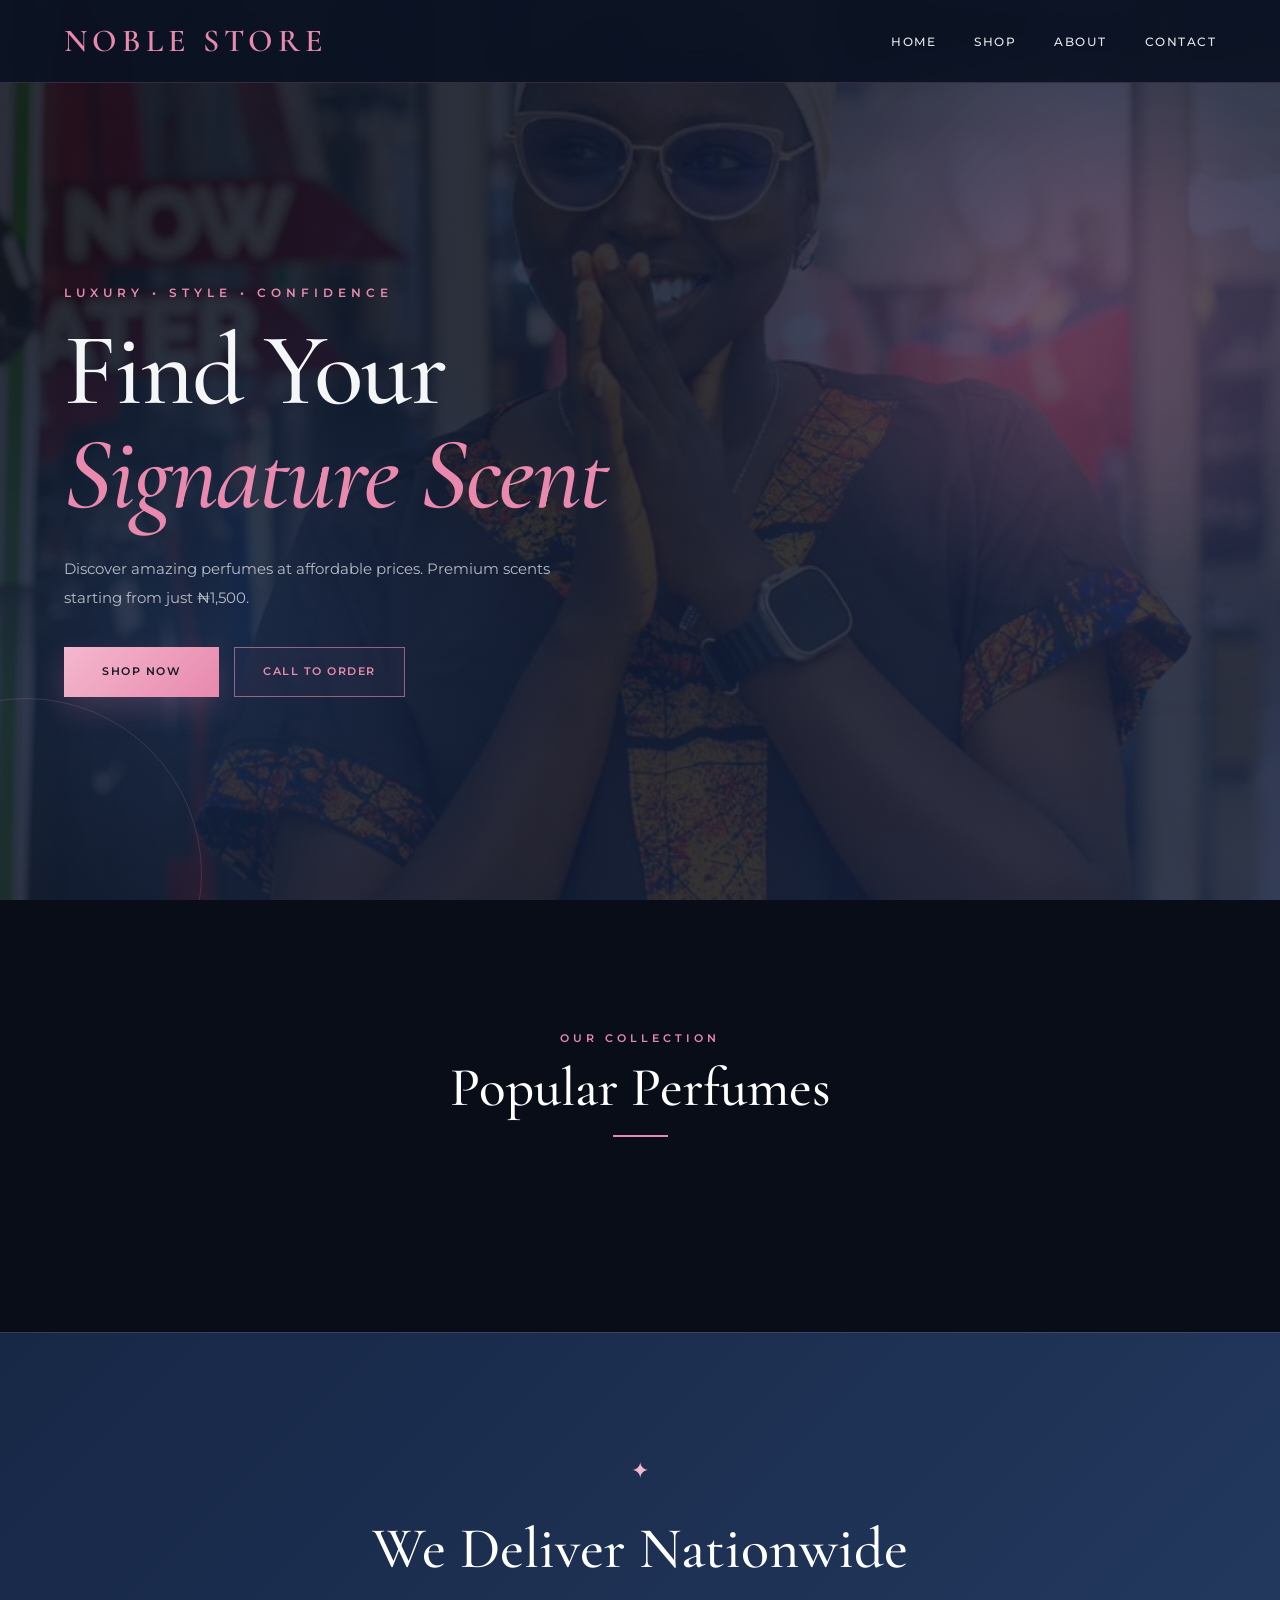
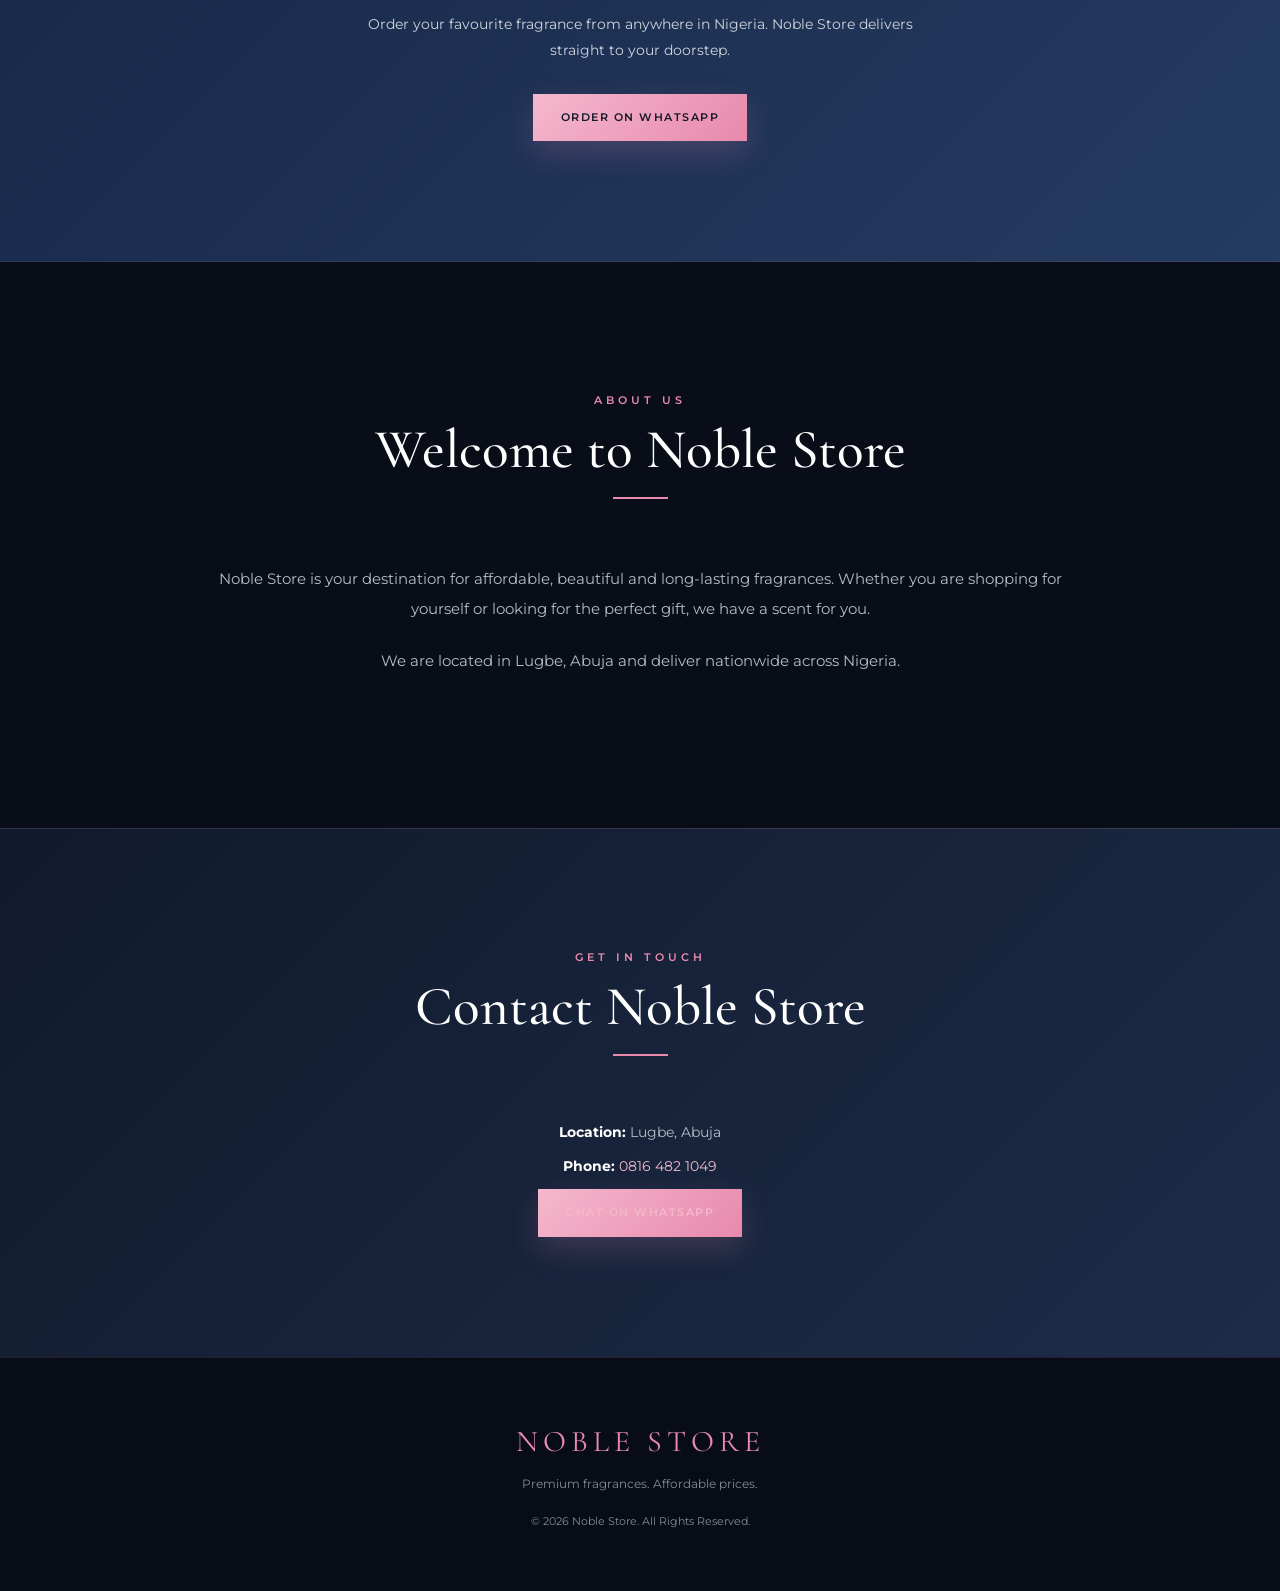
==== noble store/index.html @ adf03c90 "Add files via upload" ====
<!DOCTYPE html>
<html lang="en">

<head>
    <meta charset="UTF-8">
    <meta name="viewport" content="width=device-width, initial-scale=1.0">
    <title>Noble Store | Premium Perfumes</title>
    
    <script src="https://identity.netlify.com/v1/netlify-identity-widget.js"></script>
    <link rel="stylesheet" href="style.css">
</head>

<body>

    <header>
        <nav class="navbar">
            <div class="logo">NOBLE STORE</div>
            <ul class="nav-links">
                <li><a href="#home">Home</a></li>
                <li><a href="#shop">Shop</a></li>
                <li><a href="#about">About</a></li>
                <li><a href="#contact">Contact</a></li>
            </ul>
        </nav>
    </header>

    <section class="hero" id="home">
        <div class="hero-content">
            <p class="small-title">LUXURY • STYLE • CONFIDENCE</p>
            <h1>
                Find Your
                <span>Signature Scent</span>
            </h1>
            <p class="hero-text">
                Discover amazing perfumes at affordable prices.
                Premium scents starting from just ₦1,500.
            </p>
            <div class="hero-buttons">
                <a href="#shop" class="btn primary-btn">Shop Now</a>
                <a href="tel:08164821049" class="btn secondary-btn">
                    Call to Order
                </a>
            </div>
        </div>
    </section>

    <section class="shop" id="shop">
        <div class="section-heading">
            <p>OUR COLLECTION</p>
            <h2>Popular Perfumes</h2>
            <span></span>
        </div>

        <div class="products"></div>
    </section>

    <section class="delivery">
        <div class="delivery-box">
            <h2>We Deliver Nationwide</h2>
            <p>
                Order your favourite fragrance from anywhere in Nigeria.
                Noble Store delivers straight to your doorstep.
            </p>
            <a href="https://wa.me/2348164821049" class="btn primary-btn">
                Order on WhatsApp
            </a>
        </div>
    </section>

    <section class="about" id="about">
        <div class="section-heading">
            <p>ABOUT US</p>
            <h2>Welcome to Noble Store</h2>
            <span></span>
        </div>
        <div class="about-content">
            <p>
                Noble Store is your destination for affordable,
                beautiful and long-lasting fragrances.
                Whether you are shopping for yourself or looking
                for the perfect gift, we have a scent for you.
            </p>
            <p>
                We are located in Lugbe, Abuja and deliver
                nationwide across Nigeria.
            </p>
        </div>
    </section>

    <section class="contact" id="contact">
        <div class="section-heading">
            <p>GET IN TOUCH</p>
            <h2>Contact Noble Store</h2>
            <span></span>
        </div>
        <div class="contact-info">
            <p><strong>Location:</strong> Lugbe, Abuja</p>
            <p>
                <strong>Phone:</strong>
                <a href="tel:08164821049">0816 482 1049</a>
            </p>
            <a href="https://wa.me/2348164821049" class="btn primary-btn">
                Chat on WhatsApp
            </a>
        </div>
    </section>

    <footer>
        <div class="footer-logo">NOBLE STORE</div>
        <p>Premium fragrances. Affordable prices.</p>
        <p class="copyright">© 2026 Noble Store. All Rights Reserved.</p>
    </footer>

    <script>
        // Fetch the data file that Decap CMS creates
        fetch('data/products.json')
            .then(response => response.json())
            .then(data => {
                // Target your specific "products" class container
                const productGrid = document.querySelector('.products');
                productGrid.innerHTML = ''; 
                
                // Loop through every product the owner added and build the HTML
                data.items.forEach(product => {
                    const card = document.createElement('div');
                    card.className = 'product-card';
                    
                    // Automatically generate the WhatsApp link with the specific product name!
                    const waLink = `https://wa.me/2348164821049?text=Hello%20Noble%20Store,%20I%20want%20to%20order%20${encodeURIComponent(product.title)}`;
                    
                    card.innerHTML = `
                        <div class="product-image">
                            <img src="${product.image}" alt="${product.title}">
                        </div>
                        <div class="product-info">
                            <h3>${product.title}</h3>
                            <p>${product.description}</p>
                            <div class="price">${product.price}</div>
                            <a href="${waLink}" class="order-btn">Order Now</a>
                        </div>
                    `;
                    productGrid.appendChild(card);
                });
            })
            .catch(error => console.log('Products will appear here once added in the dashboard.'));

        // This ensures the owner is redirected to the dashboard after logging in
        if (window.netlifyIdentity) {
            window.netlifyIdentity.on("init", user => {
                if (!user) {
                    window.netlifyIdentity.on("login", () => {
                        document.location.href = "/admin/";
                    });
                }
            });
        }
    </script>

</body>
</html>
---- noble store/style.css ----
/* =========================================
   NOBLE STORE
   BLUE • ASH • PINK
========================================= */

@import url('https://fonts.googleapis.com/css2?family=Cormorant+Garamond:wght@400;500;600;700&family=Montserrat:wght@300;400;500;600;700&display=swap');


/* =========================================
   VARIABLES
========================================= */

:root {
    --blue: #101c36;
    --blue-light: #182b4d;
    --blue-soft: #243a61;

    --ash: #b9bec8;
    --ash-light: #e5e7eb;
    --ash-dark: #555b68;

    --pink: #e889ad;
    --pink-light: #f4b8cd;
    --pink-dark: #c9648c;

    --white: #ffffff;
    --text: #f5f6f8;
    --muted: #b6bbc5;

    --dark: #080d18;
}


/* =========================================
   RESET
========================================= */

* {
    margin: 0;
    padding: 0;
    box-sizing: border-box;
}

html {
    scroll-behavior: smooth;
}

body {
    font-family: 'Montserrat', sans-serif;
    background: var(--dark);
    color: var(--text);
    line-height: 1.6;
}

a {
    text-decoration: none;
}

img {
    display: block;
    width: 100%;
}


/* =========================================
   NAVIGATION
========================================= */

header {
    position: fixed;
    top: 0;
    left: 0;
    width: 100%;
    z-index: 1000;
    background: rgba(10, 18, 34, 0.92);
    backdrop-filter: blur(15px);
    border-bottom: 1px solid rgba(232, 137, 173, 0.2);
}

.navbar {
    width: 90%;
    max-width: 1250px;
    height: 82px;
    margin: auto;
    display: flex;
    align-items: center;
    justify-content: space-between;
}

.logo {
    font-family: 'Cormorant Garamond', serif;
    font-size: 32px;
    font-weight: 600;
    letter-spacing: 5px;
    color: var(--pink);
}

.nav-links {
    display: flex;
    align-items: center;
    gap: 38px;
    list-style: none;
}

.nav-links a {
    position: relative;
    color: var(--ash-light);
    font-size: 12px;
    font-weight: 500;
    letter-spacing: 1.5px;
    text-transform: uppercase;
    transition: 0.3s;
}

.nav-links a:hover {
    color: var(--pink);
}

.nav-links a::after {
    content: "";
    position: absolute;
    left: 0;
    bottom: -8px;
    width: 0;
    height: 2px;
    background: var(--pink);
    transition: 0.3s;
}

.nav-links a:hover::after {
    width: 100%;
}


/* =========================================
   HERO
========================================= */

.hero {
    min-height: 100vh;
    display: flex;
    align-items: center;
    position: relative;
    overflow: hidden;
    
    /* UPDATED BACKGROUND WITH IMAGE */
    background:
        radial-gradient(
            circle at 80% 35%,
            rgba(232, 137, 173, 0.20),
            transparent 25%
        ),
        radial-gradient(
            circle at 15% 70%,
            rgba(54, 93, 155, 0.25),
            transparent 30%
        ),
        linear-gradient(
            120deg,
            rgba(8, 14, 27, 0.85),
            rgba(16, 28, 54, 0.85) 55%,
            rgba(23, 36, 66, 0.85)
        ),
        url('images/hero-perfume.jpg');
        
    background-size: cover;
    background-position: center;
    background-repeat: no-repeat;
}


/* Decorative glow */

.hero::before {
    content: "";
    position: absolute;
    width: 450px;
    height: 450px;
    right: -120px;
    top: 120px;
    border-radius: 50%;
    background: rgba(232, 137, 173, 0.12);
    filter: blur(80px);
}


/* Decorative circle */

.hero::after {
    content: "";
    position: absolute;
    width: 350px;
    height: 350px;
    left: -150px;
    bottom: -150px;
    border-radius: 50%;
    border: 1px solid rgba(232, 137, 173, 0.18);
}

.hero-content {
    width: 90%;
    max-width: 1250px;
    margin: auto;
    padding-top: 80px;
    position: relative;
    z-index: 2;
}

.small-title {
    color: var(--pink);
    font-size: 12px;
    letter-spacing: 5px;
    font-weight: 600;
    margin-bottom: 22px;
}

.hero h1 {
    font-family: 'Cormorant Garamond', serif;
    font-size: clamp(60px, 8vw, 105px);
    font-weight: 500;
    line-height: 0.9;
    letter-spacing: -2px;
    max-width: 800px;
}

.hero h1 span {
    display: block;
    color: var(--pink);
    font-style: italic;
    margin-top: 12px;
}

.hero-text {
    max-width: 520px;
    margin: 35px 0;
    color: var(--muted);
    font-size: 15px;
    line-height: 1.9;
}


/* =========================================
   BUTTONS
========================================= */

.hero-buttons {
    display: flex;
    gap: 15px;
}

.btn {
    display: inline-flex;
    align-items: center;
    justify-content: center;
    min-width: 155px;
    padding: 15px 28px;
    font-size: 11px;
    font-weight: 600;
    letter-spacing: 1.5px;
    text-transform: uppercase;
    transition: 0.35s;
}

.primary-btn {
    background:
        linear-gradient(
            135deg,
            var(--pink-light),
            var(--pink)
        );
    color: #151a28;
    box-shadow:
        0 12px 30px rgba(232, 137, 173, 0.2);
}

.primary-btn:hover {
    transform: translateY(-4px);
    background: var(--white);
    box-shadow:
        0 18px 35px rgba(232, 137, 173, 0.25);
}

.secondary-btn {
    border: 1px solid rgba(232, 137, 173, 0.6);
    color: var(--pink);
    background: rgba(232, 137, 173, 0.04);
}

.secondary-btn:hover {
    background: var(--pink);
    color: var(--blue);
    transform: translateY(-4px);
}


/* =========================================
   SHOP
========================================= */

.shop {
    width: 90%;
    max-width: 1250px;
    margin: auto;
    padding: 130px 0;
}

.section-heading {
    text-align: center;
    margin-bottom: 65px;
}

.section-heading p {
    color: var(--pink);
    font-size: 11px;
    font-weight: 600;
    letter-spacing: 4px;
    margin-bottom: 12px;
}

.section-heading h2 {
    font-family: 'Cormorant Garamond', serif;
    font-size: 55px;
    font-weight: 500;
    color: var(--white);
    line-height: 1;
}

.section-heading span {
    display: block;
    width: 55px;
    height: 2px;
    background: var(--pink);
    margin: 20px auto 0;
}


/* =========================================
   PRODUCTS
========================================= */

.products {
    display: grid;
    grid-template-columns:
        repeat(3, 1fr);
    gap: 25px;
}

.product-card {
    position: relative;
    overflow: hidden;
    background:
        linear-gradient(
            145deg,
            #1b2a45,
            #111a2b
        );
    border: 1px solid rgba(185, 190, 200, 0.15);
    border-radius: 8px;
    transition: 0.4s;
}

.product-card:hover {
    transform: translateY(-10px);
    border-color: var(--pink);
    box-shadow:
        0 25px 60px rgba(0, 0, 0, 0.45);
}

.product-image {
    height: 350px;
    overflow: hidden;
    background:
        linear-gradient(
            135deg,
            #d9dde4,
            #aeb4bf
        );
}

.product-image img {
    width: 100%;
    height: 100%;
    object-fit: cover;
    transition: 0.6s;
}

.product-card:hover .product-image img {
    transform: scale(1.07);
}

.product-info {
    padding: 28px;
}

.product-info h3 {
    font-family: 'Cormorant Garamond', serif;
    font-size: 30px;
    font-weight: 600;
    color: var(--white);
    margin-bottom: 8px;
}

.product-info p {
    color: var(--muted);
    font-size: 13px;
    line-height: 1.7;
    margin-bottom: 20px;
}

.price {
    color: var(--pink-light);
    font-family: 'Cormorant Garamond', serif;
    font-size: 28px;
    font-weight: 600;
    margin-bottom: 20px;
}

.order-btn {
    display: inline-block;
    padding: 12px 24px;
    background: var(--pink);
    color: #101827;
    font-size: 10px;
    font-weight: 700;
    letter-spacing: 1.2px;
    text-transform: uppercase;
    border-radius: 3px;
    transition: 0.3s;
}

.order-btn:hover {
    background: var(--white);
    transform: translateY(-2px);
}


/* =========================================
   DELIVERY
========================================= */

.delivery {
    position: relative;
    padding: 120px 20px;
    text-align: center;
    overflow: hidden;
    background:
        linear-gradient(
            135deg,
            #172746,
            #243b61
        );
    border-top: 1px solid rgba(232, 137, 173, 0.15);
    border-bottom: 1px solid rgba(232, 137, 173, 0.15);
}

.delivery-box {
    max-width: 700px;
    margin: auto;
}

.delivery-box::before {
    content: "✦";
    display: block;
    color: var(--pink-light);
    font-size: 22px;
    margin-bottom: 15px;
}

.delivery h2 {
    font-family: 'Cormorant Garamond', serif;
    font-size: 58px;
    font-weight: 500;
    color: white;
    margin-bottom: 15px;
}

.delivery p {
    color: #d0d5dd;
    max-width: 560px;
    margin: 0 auto 30px;
    font-size: 14px;
    line-height: 1.9;
}


/* =========================================
   ABOUT
========================================= */

.about {
    width: 90%;
    max-width: 900px;
    margin: auto;
    padding: 130px 0;
}

.about-content {
    text-align: center;
    color: var(--muted);
    font-size: 15px;
    line-height: 2;
}

.about-content p {
    margin-bottom: 22px;
}


/* =========================================
   CONTACT
========================================= */

.contact {
    padding: 120px 20px;
    text-align: center;
    background:
        linear-gradient(
            135deg,
            #111a2c,
            #1c2c48
        );
    border-top: 1px solid rgba(232, 137, 173, 0.15);
}

.contact-info {
    color: var(--muted);
    font-size: 14px;
}

.contact-info p {
    margin-bottom: 12px;
}

.contact-info strong {
    color: white;
}

.contact-info a {
    color: var(--pink-light);
    transition: 0.3s;
}

.contact-info a:hover {
    color: white;
}


/* =========================================
   FOOTER
========================================= */

footer {
    padding: 60px 20px;
    text-align: center;
    background: #070c16;
    border-top: 1px solid rgba(232, 137, 173, 0.15);
}

.footer-logo {
    font-family: 'Cormorant Garamond', serif;
    color: var(--pink);
    font-size: 30px;
    letter-spacing: 5px;
    margin-bottom: 8px;
}

footer p {
    color: #858b97;
    font-size: 12px;
}

.copyright {
    margin-top: 20px;
    font-size: 11px;
}


/* =========================================
   MOBILE
========================================= */

@media (max-width: 900px) {

    .navbar {
        height: 75px;
    }

    .nav-links {
        gap: 18px;
    }

    .nav-links a {
        font-size: 10px;
    }

    .products {
        grid-template-columns: 1fr 1fr;
    }

    .hero h1 {
        font-size: 70px;
    }
}


@media (max-width: 650px) {

    .navbar {
        flex-direction: column;
        height: auto;
        padding: 18px 0;
        gap: 12px;
    }

    .logo {
        font-size: 26px;
    }

    .nav-links {
        gap: 15px;
    }

    .hero {
        min-height: 90vh;
    }

    .hero-content {
        padding-top: 100px;
    }

    .hero h1 {
        font-size: 58px;
        letter-spacing: -1px;
    }

    .hero-text {
        font-size: 13px;
        margin: 25px 0;
    }

    .hero-buttons {
        flex-direction: column;
        align-items: stretch;
        width: 210px;
    }

    .products {
        grid-template-columns: 1fr;
    }

    .product-image {
        height: 380px;
    }

    .section-heading h2 {
        font-size: 45px;
    }

    .delivery h2 {
        font-size: 45px;
    }

    .shop,
    .about {
        padding: 90px 0;
    }
}
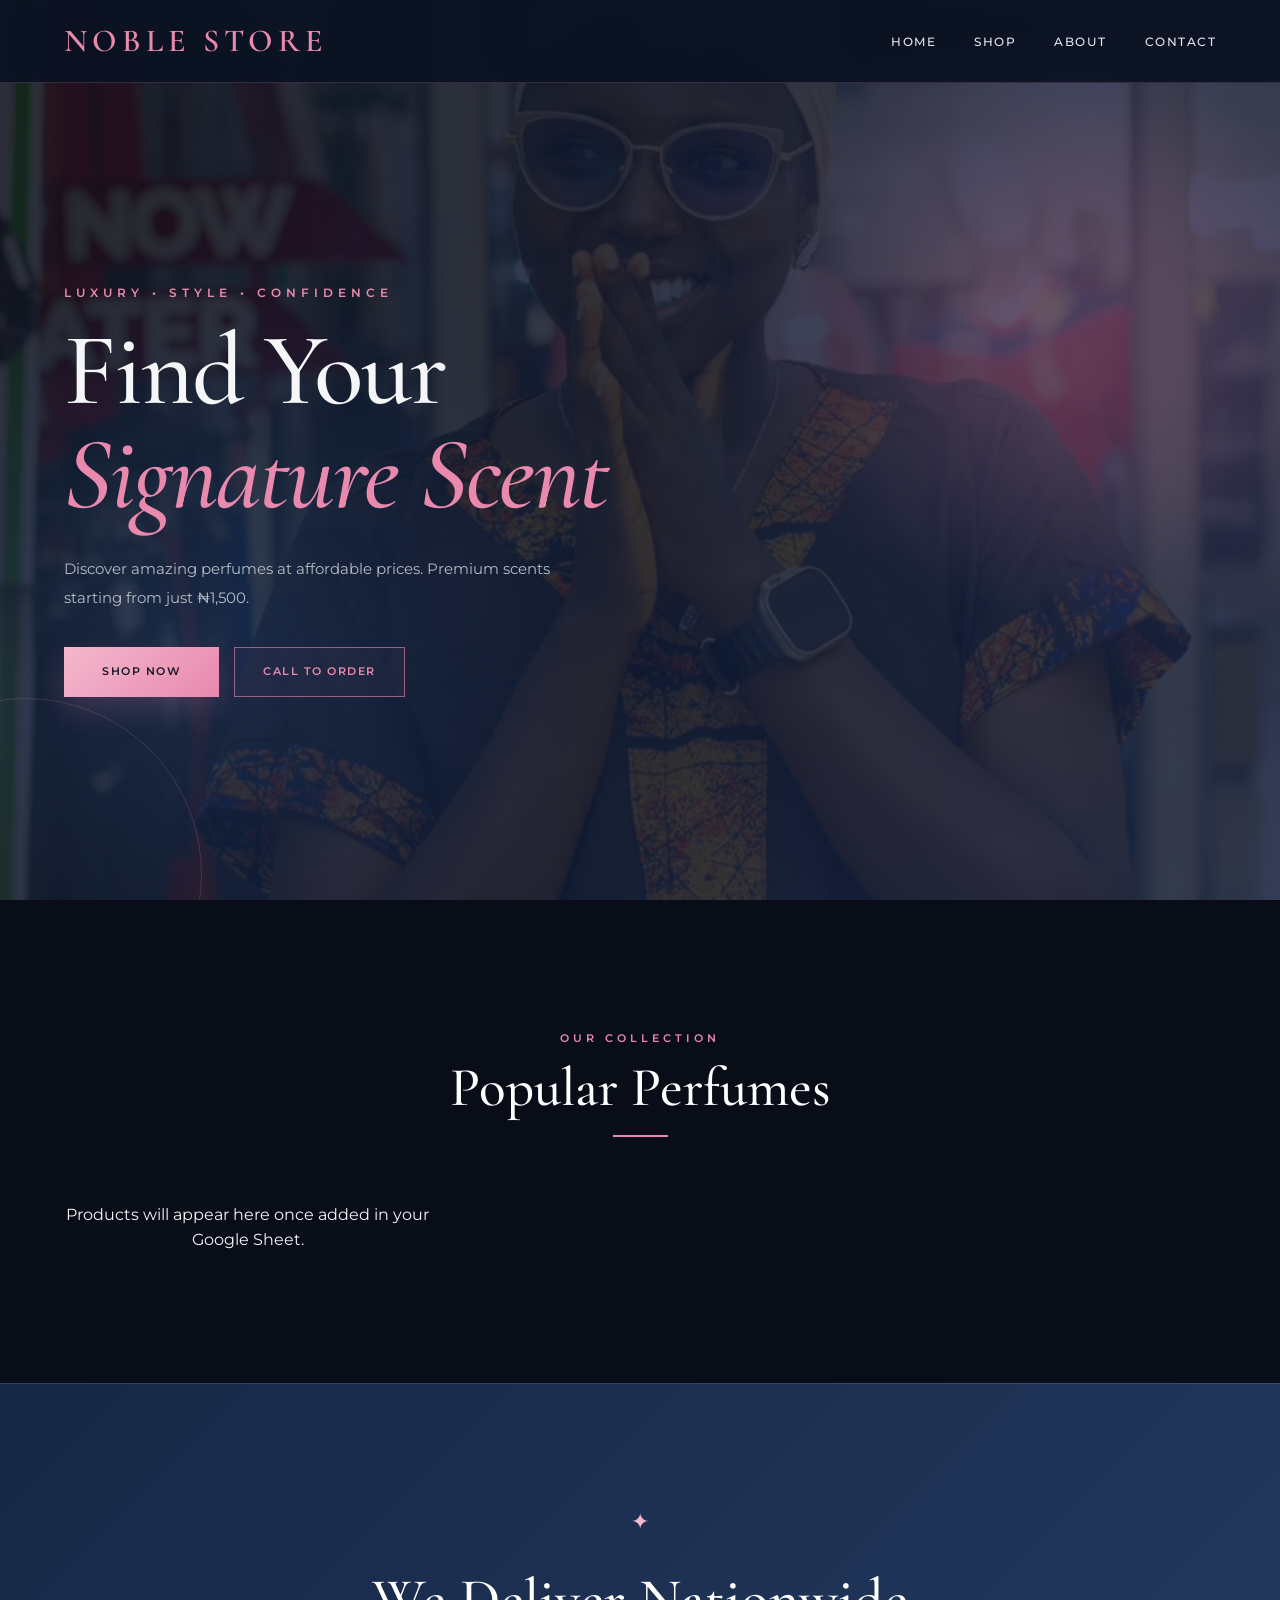
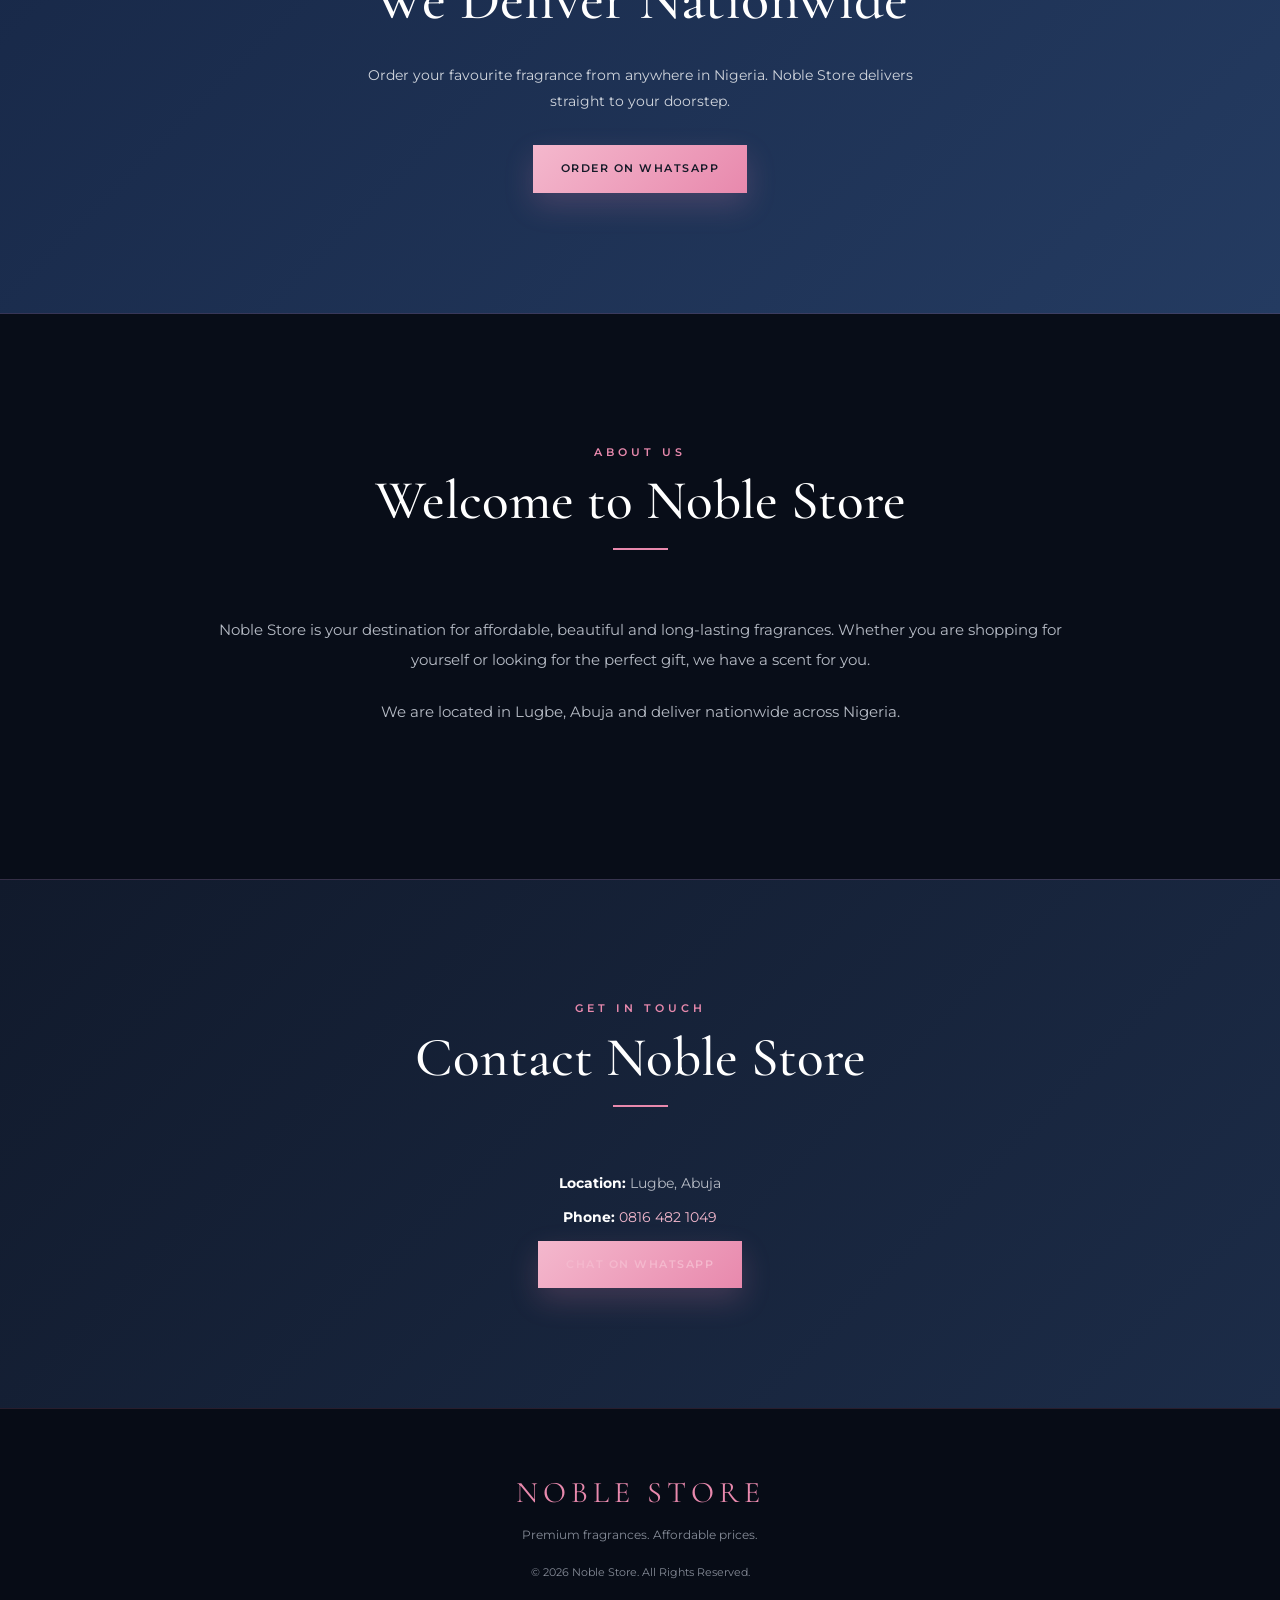
==== commit c1a5ce38: "Update index.html" ====
--- a/noble store/index.html
+++ b/noble store/index.html
@@ -6,7 +6,6 @@
     <meta name="viewport" content="width=device-width, initial-scale=1.0">
     <title>Noble Store | Premium Perfumes</title>
     
-    <script src="https://identity.netlify.com/v1/netlify-identity-widget.js"></script>
     <link rel="stylesheet" href="style.css">
 </head>
 
@@ -112,49 +111,42 @@
     </footer>
 
     <script>
-        // Fetch the data file that Decap CMS creates
-        fetch('data/products.json')
+        // Fetch products directly from your live Google Sheet Web App URL
+        const SHEET_URL = 'https://script.google.com/macros/s/AKfycbyqJMtPqogjozqDJe6NwtHdtCEymK5DZEizo0CG_y9v26aYrOoW5VWjjzJOGmTvy_1lNQ/exec';
+
+        fetch(SHEET_URL)
             .then(response => response.json())
             .then(data => {
-                // Target your specific "products" class container
                 const productGrid = document.querySelector('.products');
                 productGrid.innerHTML = ''; 
                 
-                // Loop through every product the owner added and build the HTML
-                data.items.forEach(product => {
+                // Loop through every row/product in your Google Sheet
+                data.forEach(product => {
                     const card = document.createElement('div');
                     card.className = 'product-card';
                     
-                    // Automatically generate the WhatsApp link with the specific product name!
-                    const waLink = `https://wa.me/2348164821049?text=Hello%20Noble%20Store,%20I%20want%20to%20order%20${encodeURIComponent(product.title)}`;
+                    // Automatically generate the WhatsApp link using your sheet columns (NAME)
+                    const waLink = `https://wa.me/2348164821049?text=Hello%20Noble%20Store,%20I%20want%20to%20order%20${encodeURIComponent(product.NAME)}`;
                     
                     card.innerHTML = `
                         <div class="product-image">
-                            <img src="${product.image}" alt="${product.title}">
+                            <img src="${product.IMAGE}" alt="${product.NAME}">
                         </div>
                         <div class="product-info">
-                            <h3>${product.title}</h3>
-                            <p>${product.description}</p>
-                            <div class="price">${product.price}</div>
+                            <h3>${product.NAME}</h3>
+                            <p>${product.DESCRIPTION}</p>
+                            <div class="price">${product.PRICE}</div>
                             <a href="${waLink}" class="order-btn">Order Now</a>
                         </div>
                     `;
                     productGrid.appendChild(card);
                 });
             })
-            .catch(error => console.log('Products will appear here once added in the dashboard.'));
-
-        // This ensures the owner is redirected to the dashboard after logging in
-        if (window.netlifyIdentity) {
-            window.netlifyIdentity.on("init", user => {
-                if (!user) {
-                    window.netlifyIdentity.on("login", () => {
-                        document.location.href = "/admin/";
-                    });
-                }
+            .catch(error => {
+                console.log('Error loading products:', error);
+                document.querySelector('.products').innerHTML = '<p style="text-align:center; width:100%;">Products will appear here once added in your Google Sheet.</p>';
             });
-        }
     </script>
 
 </body>
-</html>+</html>
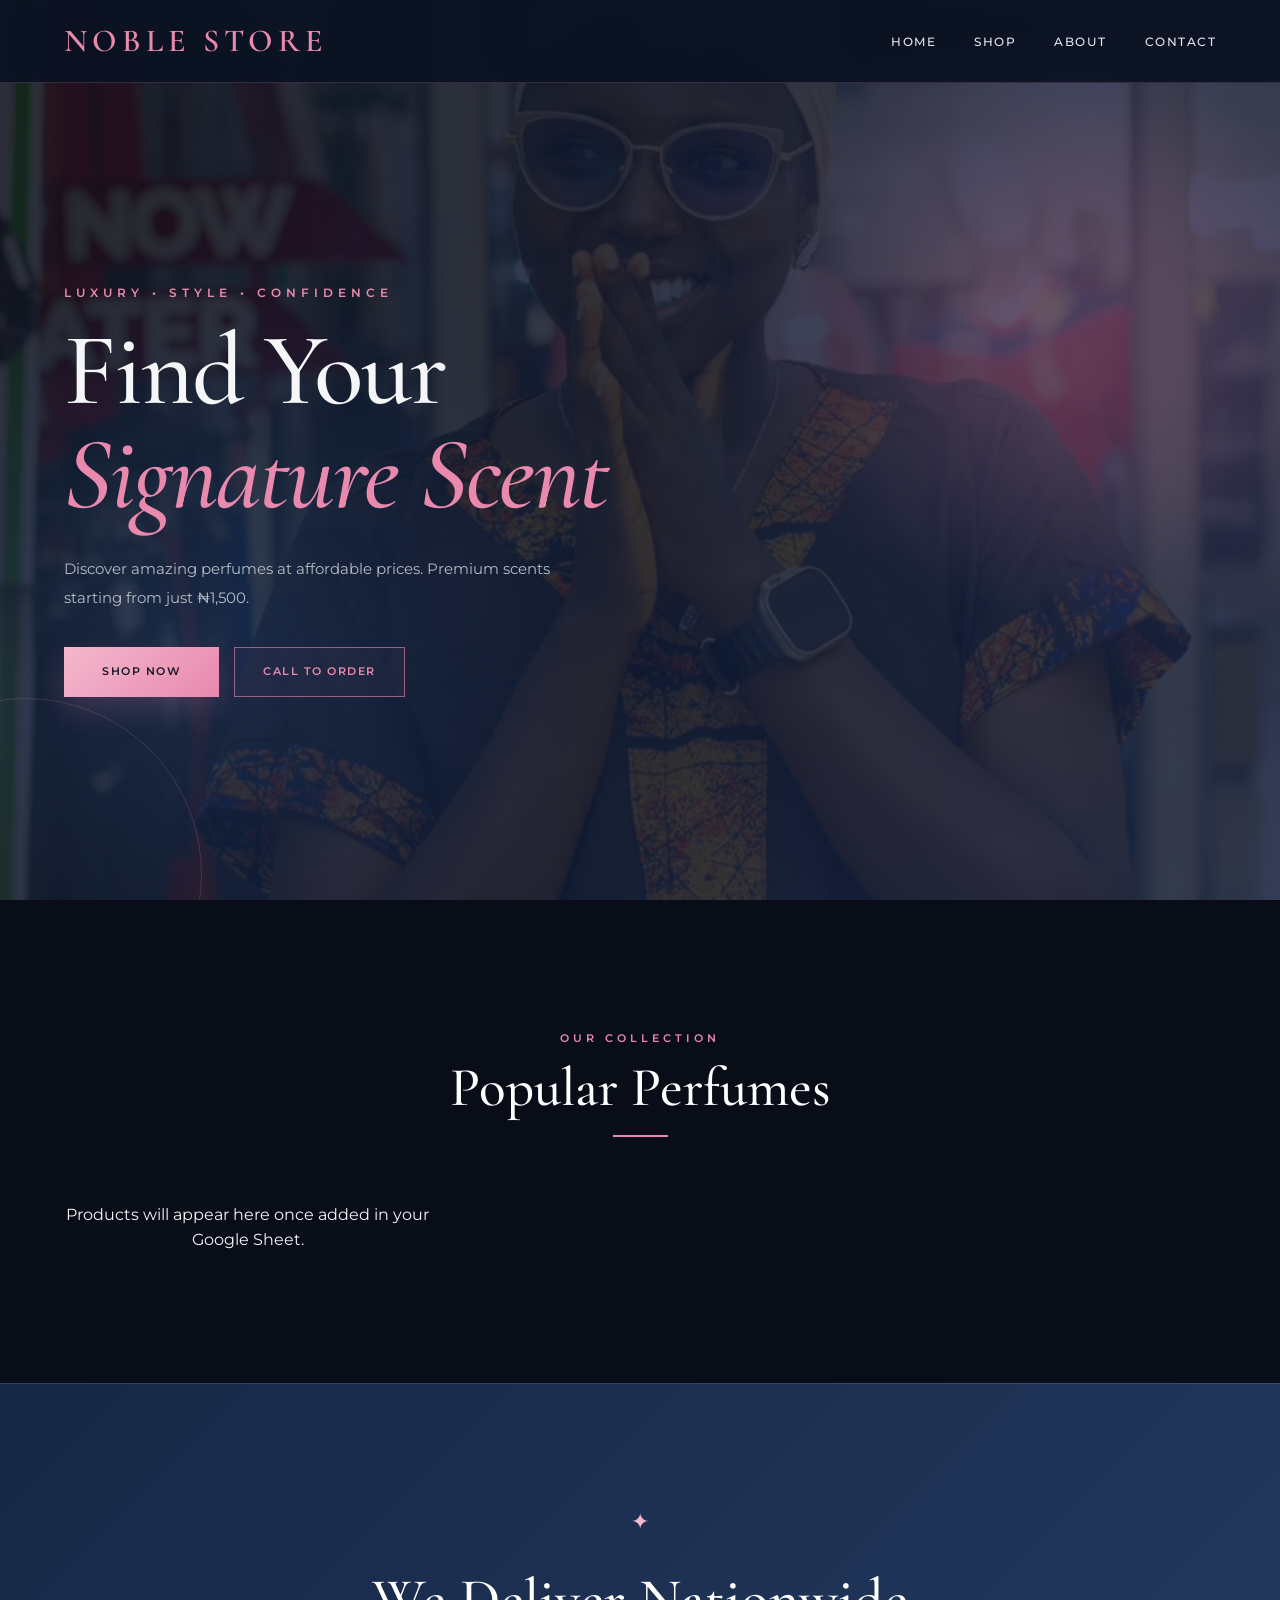
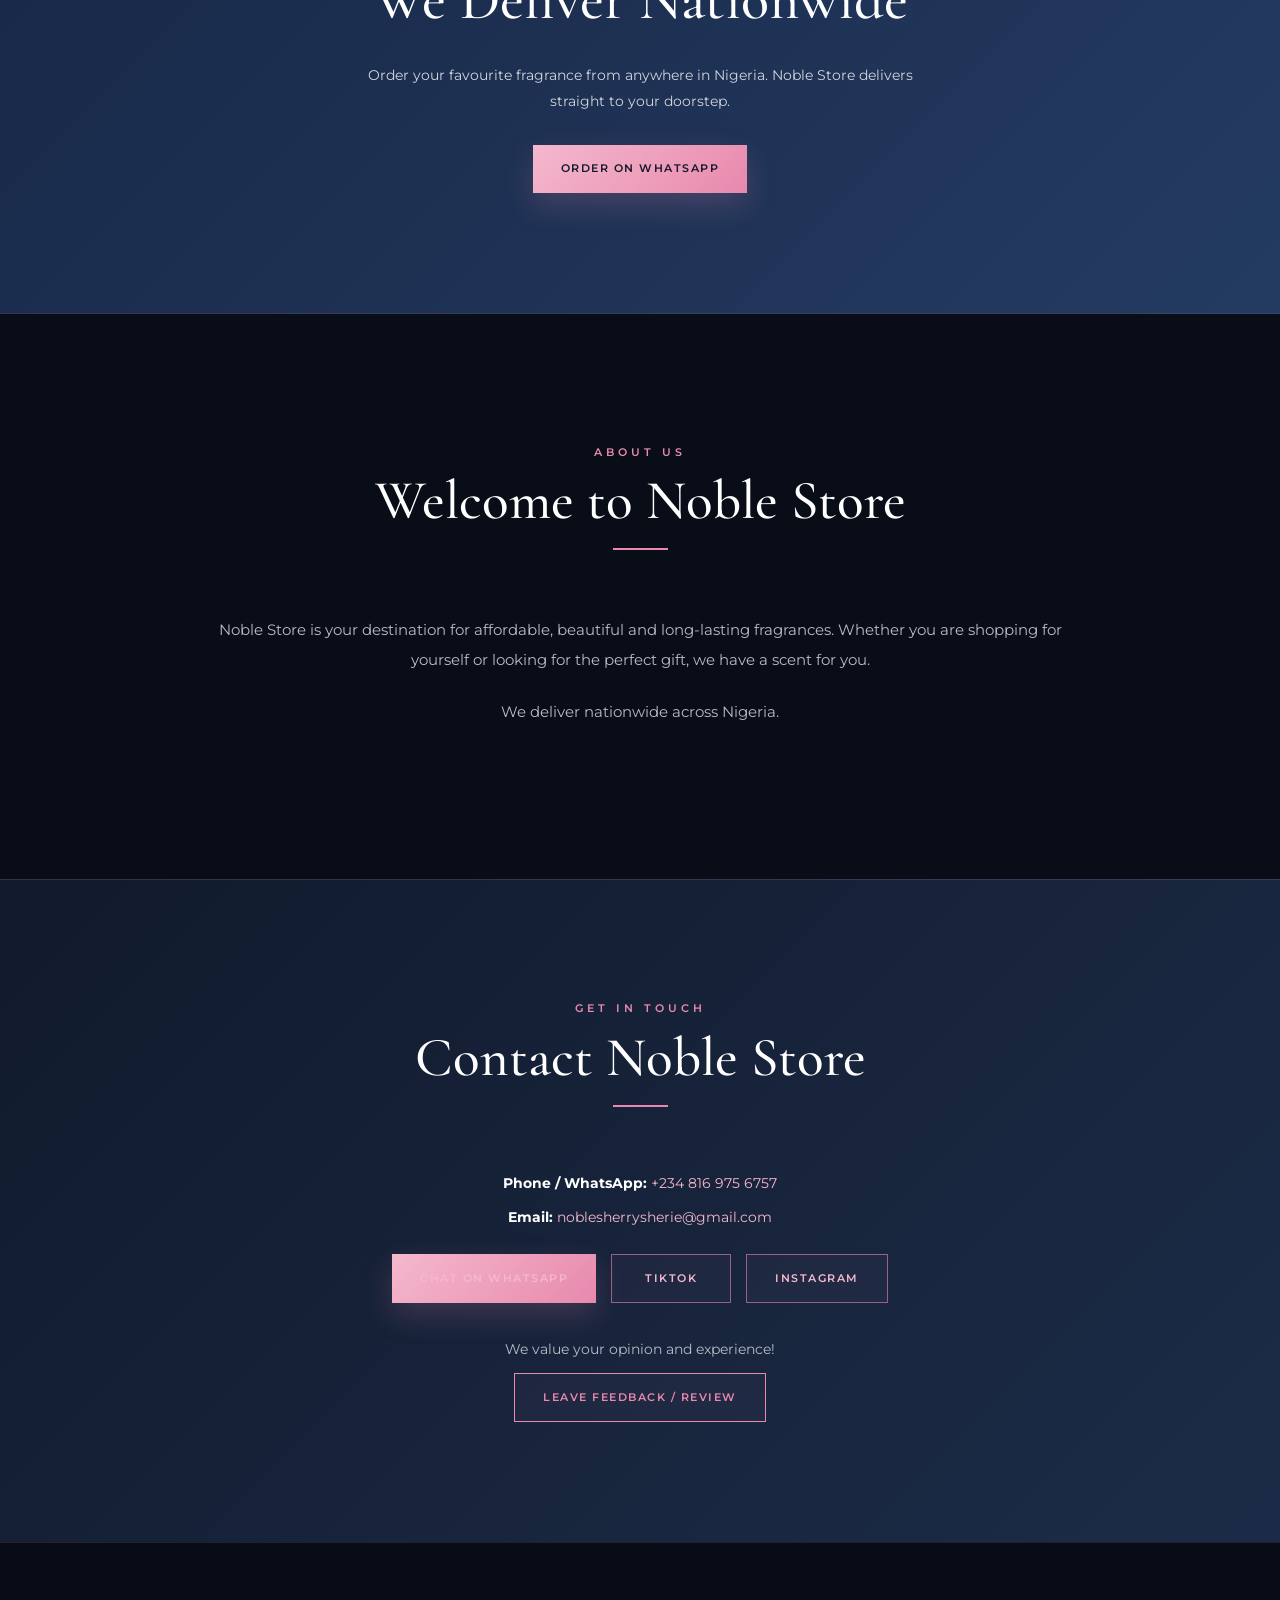
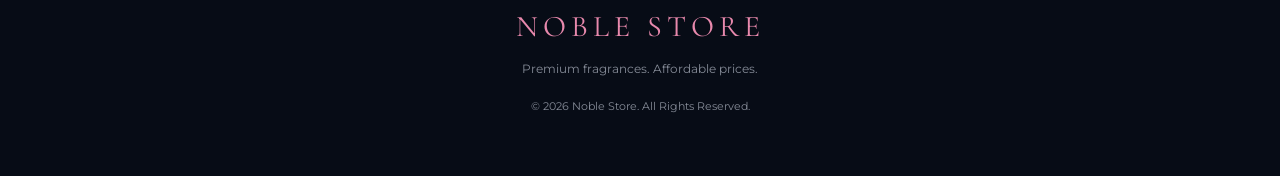
==== commit 34e563e1: "Update index.html" ====
--- a/noble store/index.html
+++ b/noble store/index.html
@@ -36,7 +36,7 @@
             </p>
             <div class="hero-buttons">
                 <a href="#shop" class="btn primary-btn">Shop Now</a>
-                <a href="tel:08164821049" class="btn secondary-btn">
+                <a href="tel:08169756757" class="btn secondary-btn">
                     Call to Order
                 </a>
             </div>
@@ -60,7 +60,7 @@
                 Order your favourite fragrance from anywhere in Nigeria.
                 Noble Store delivers straight to your doorstep.
             </p>
-            <a href="https://wa.me/2348164821049" class="btn primary-btn">
+            <a href="https://wa.me/2348169756757" class="btn primary-btn">
                 Order on WhatsApp
             </a>
         </div>
@@ -80,8 +80,7 @@
                 for the perfect gift, we have a scent for you.
             </p>
             <p>
-                We are located in Lugbe, Abuja and deliver
-                nationwide across Nigeria.
+                We deliver nationwide across Nigeria.
             </p>
         </div>
     </section>
@@ -93,14 +92,25 @@
             <span></span>
         </div>
         <div class="contact-info">
-            <p><strong>Location:</strong> Lugbe, Abuja</p>
             <p>
-                <strong>Phone:</strong>
-                <a href="tel:08164821049">0816 482 1049</a>
+                <strong>Phone / WhatsApp:</strong>
+                <a href="https://wa.me/2348169756757" target="_blank">+234 816 975 6757</a>
             </p>
-            <a href="https://wa.me/2348164821049" class="btn primary-btn">
-                Chat on WhatsApp
-            </a>
+            <p>
+                <strong>Email:</strong>
+                <a href="mailto:noblesherrysherie@gmail.com">noblesherrysherie@gmail.com</a>
+            </p>
+            
+            <div style="margin: 25px 0; display: flex; justify-content: center; gap: 15px; flex-wrap: wrap;">
+                <a href="https://wa.me/2348169756757" target="_blank" class="btn primary-btn" style="min-width: 140px;">Chat on WhatsApp</a>
+                <a href="https://www.tiktok.com/@noble_scents?_r=1&_t=ZN-99IYXzx5msQ" target="_blank" class="btn secondary-btn" style="min-width: 120px;">TikTok</a>
+                <a href="https://www.instagram.com/the.noble.scents?igsi=MWFocDJ6M2lhOWl4aw%3D%3D&utm_source=qr" target="_blank" class="btn secondary-btn" style="min-width: 120px;">Instagram</a>
+            </div>
+
+            <div style="margin-top: 35px;">
+                <p style="margin-bottom: 12px; color: var(--muted);">We value your opinion and experience!</p>
+                <a href="mailto:noblesherrysherie@gmail.com?subject=Customer%20Feedback%20-%20Noble%20Store" class="btn secondary-btn" style="border-color: var(--pink); color: var(--pink);">Leave Feedback / Review</a>
+            </div>
         </div>
     </section>
 
@@ -126,7 +136,7 @@
                     card.className = 'product-card';
                     
                     // Automatically generate the WhatsApp link using your sheet columns (NAME)
-                    const waLink = `https://wa.me/2348164821049?text=Hello%20Noble%20Store,%20I%20want%20to%20order%20${encodeURIComponent(product.NAME)}`;
+                    const waLink = `https://wa.me/2348169756757?text=Hello%20Noble%20Store,%20I%20want%20to%20order%20${encodeURIComponent(product.NAME)}`;
                     
                     card.innerHTML = `
                         <div class="product-image">
--- a/noble store/style.css
+++ b/noble store/style.css
@@ -644,24 +644,52 @@
         width: 210px;
     }
 
+    /* ULTRA-COMPACT 2-COLUMN GRID TO FIT 6 PERFUMES ON SCREEN */
     .products {
-        grid-template-columns: 1fr;
-    }
-
+        grid-template-columns: repeat(2, 1fr);
+        gap: 8px;
+    }
+
+    /* SHRUNK IMAGE HEIGHT FOR MINI CARDS */
     .product-image {
-        height: 380px;
+        height: 110px;
+    }
+
+    /* TIGHT PADDING AND HIDDEN TEXT DESCRIPTIONS TO SAVE VERTICAL SPACE */
+    .product-info {
+        padding: 10px;
+    }
+
+    .product-info h3 {
+        font-size: 14px;
+        margin-bottom: 2px;
+    }
+
+    .product-info p {
+        display: none;
+    }
+
+    .price {
+        font-size: 13px;
+        margin-bottom: 8px;
+    }
+
+    .order-btn {
+        padding: 6px 10px;
+        font-size: 8px;
+        letter-spacing: 0.8px;
     }
 
     .section-heading h2 {
-        font-size: 45px;
+        font-size: 38px;
     }
 
     .delivery h2 {
-        font-size: 45px;
+        font-size: 38px;
     }
 
     .shop,
     .about {
-        padding: 90px 0;
-    }
-}+        padding: 60px 0;
+    }
+}
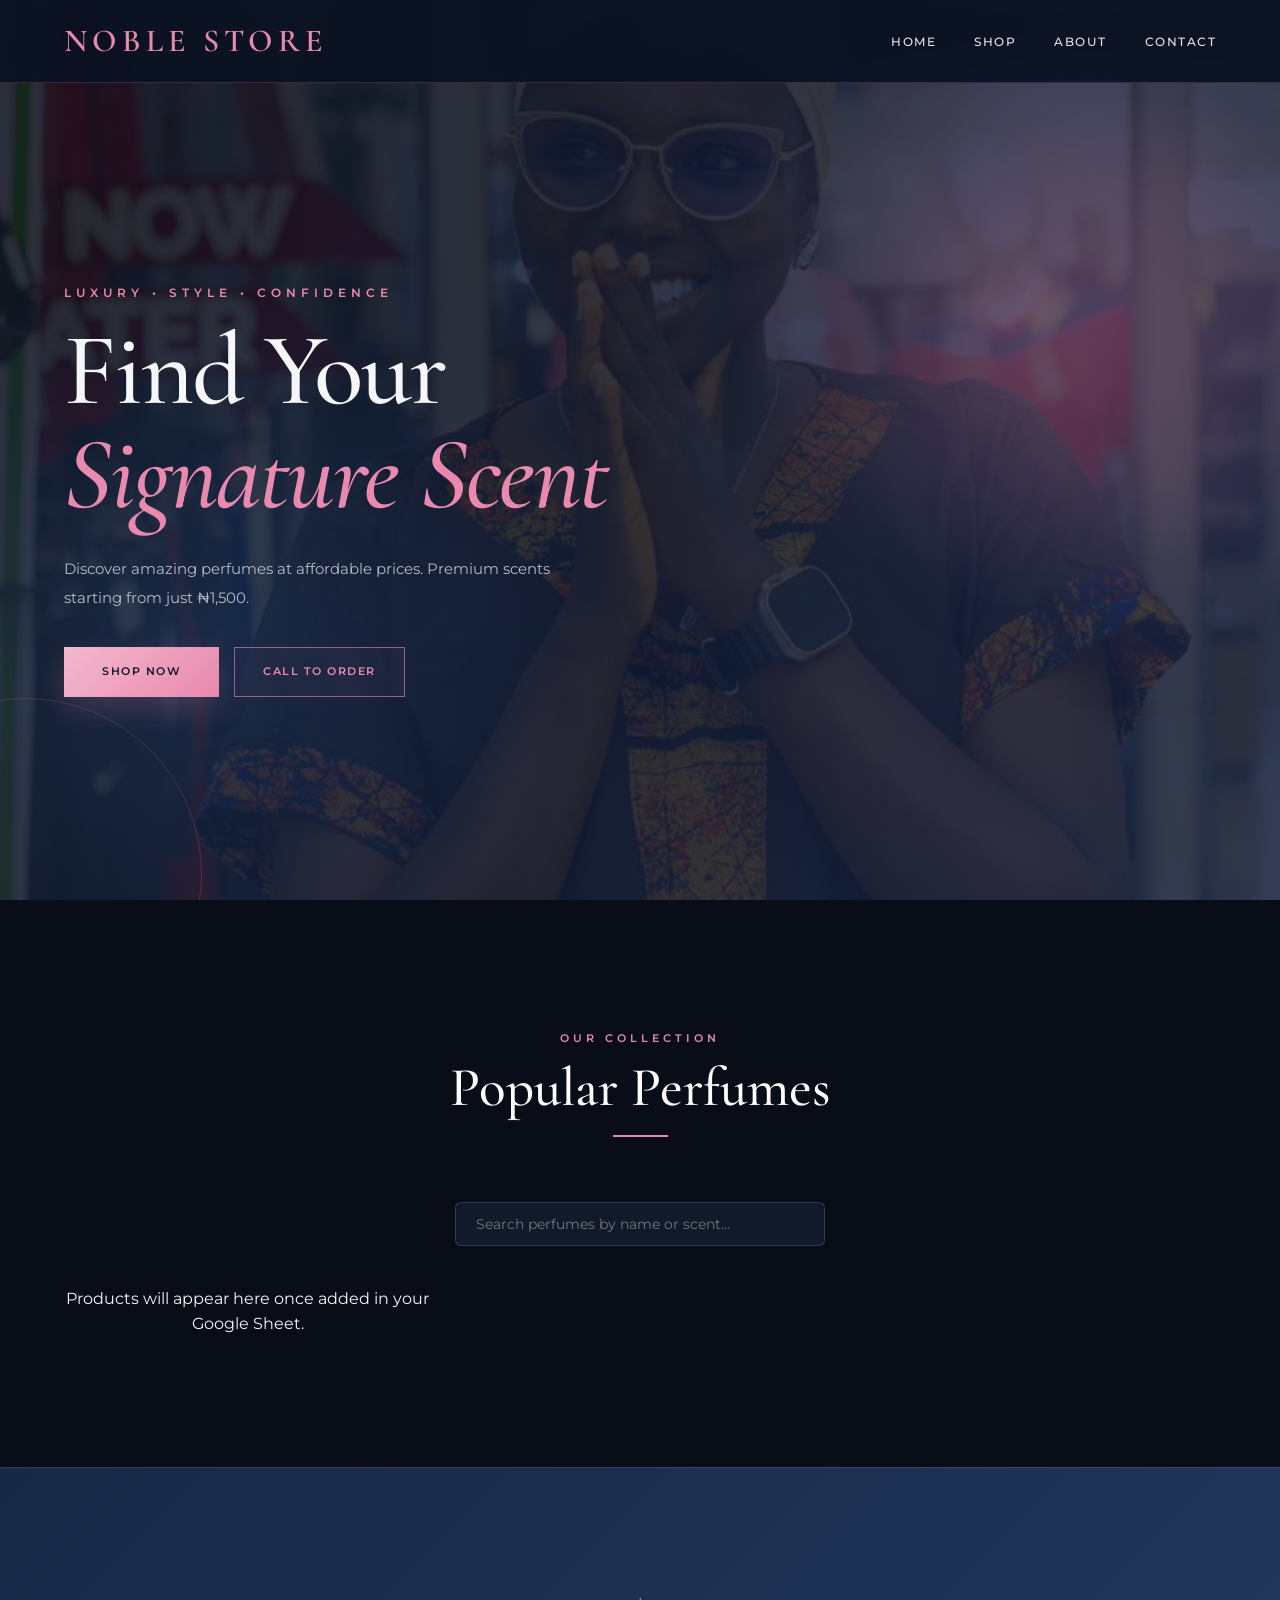
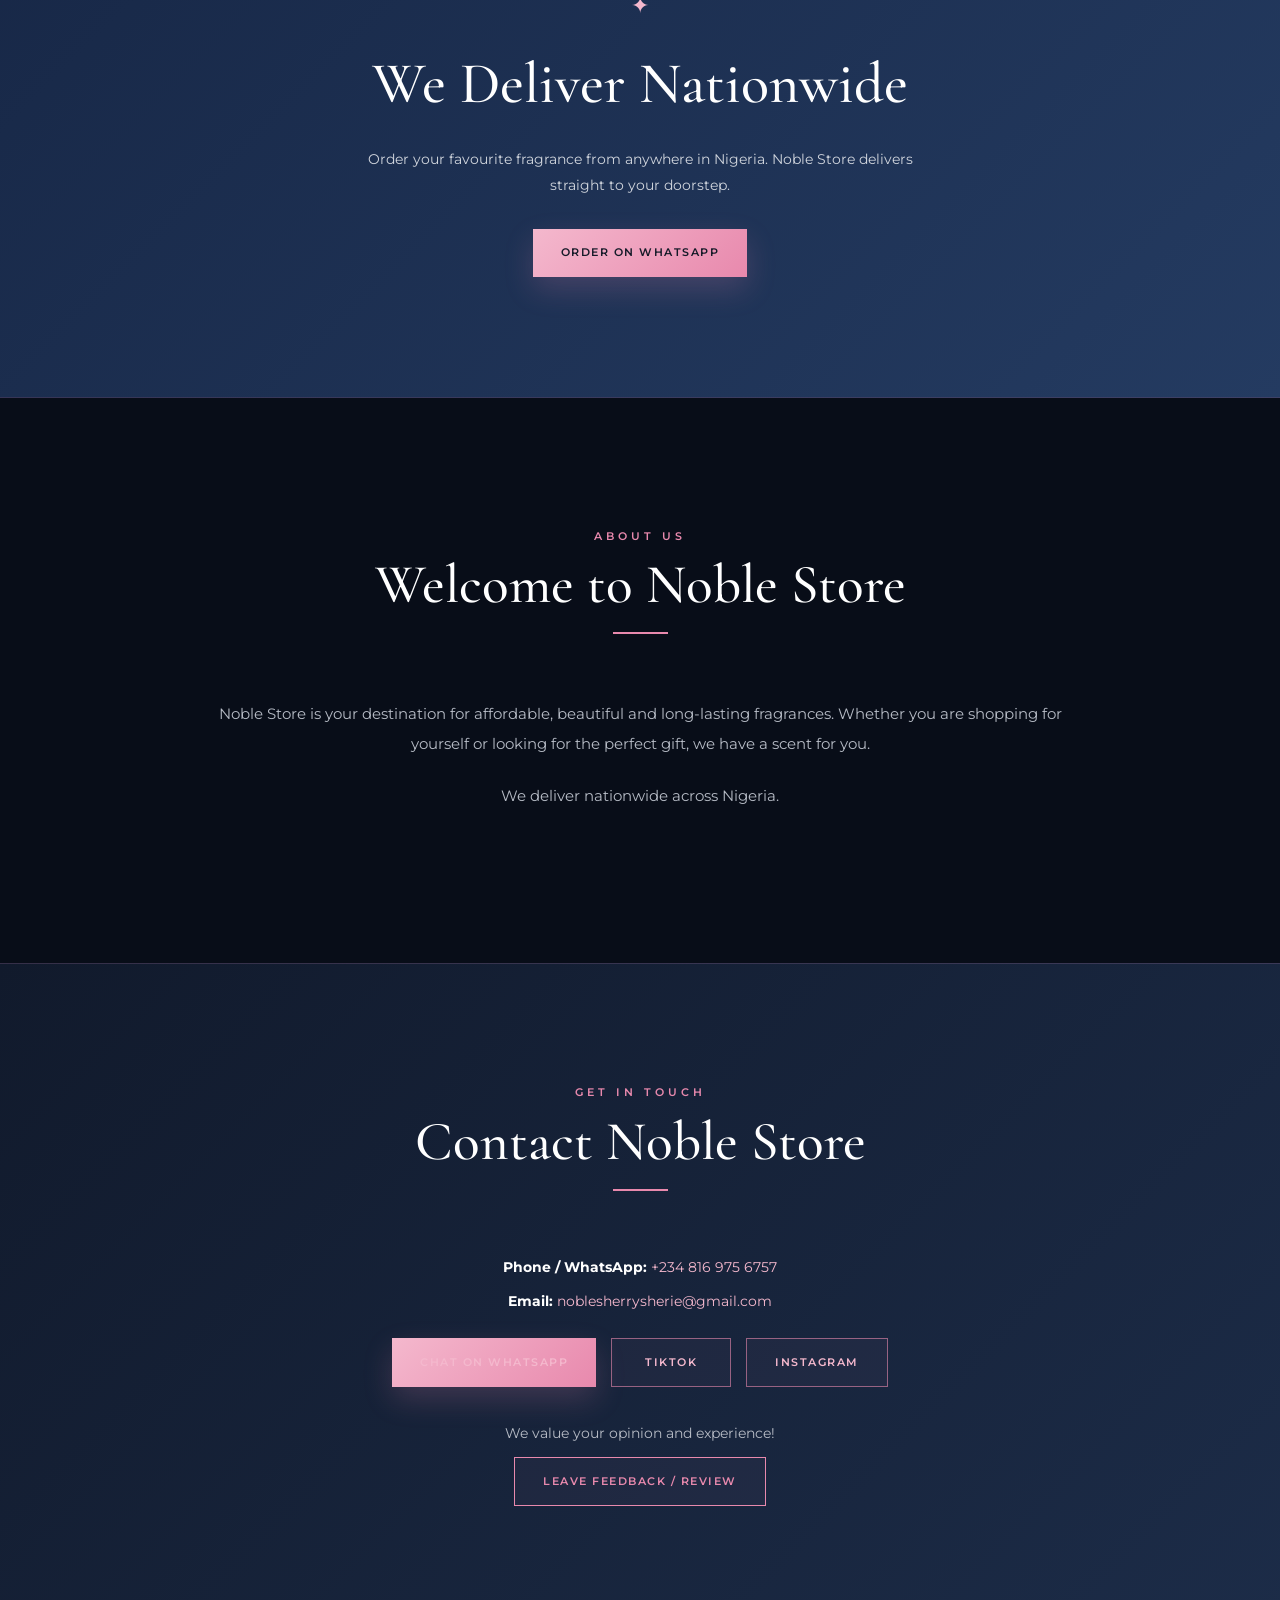
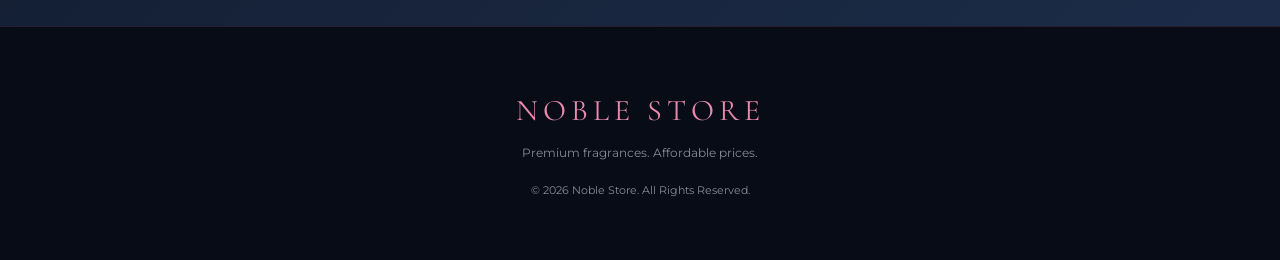
==== commit 9cb35e13: "Update index.html" ====
--- a/noble store/index.html
+++ b/noble store/index.html
@@ -48,6 +48,11 @@
             <p>OUR COLLECTION</p>
             <h2>Popular Perfumes</h2>
             <span></span>
+        </div>
+
+        <!-- SEARCH BAR -->
+        <div class="search-container" style="max-width: 400px; margin: 0 auto 40px auto; padding: 0 15px;">
+            <input type="text" id="searchInput" placeholder="Search perfumes by name or scent..." style="width: 100%; padding: 12px 20px; background: #111a2b; border: 1px solid rgba(185, 190, 200, 0.2); border-radius: 6px; color: var(--text); font-family: 'Montserrat', sans-serif; font-size: 14px; outline: none; transition: 0.3s;">
         </div>
 
         <div class="products"></div>
@@ -121,41 +126,61 @@
     </footer>
 
     <script>
-        // Fetch products directly from your live Google Sheet Web App URL
         const SHEET_URL = 'https://script.google.com/macros/s/AKfycbyqJMtPqogjozqDJe6NwtHdtCEymK5DZEizo0CG_y9v26aYrOoW5VWjjzJOGmTvy_1lNQ/exec';
+        let allProducts = [];
 
         fetch(SHEET_URL)
             .then(response => response.json())
             .then(data => {
-                const productGrid = document.querySelector('.products');
-                productGrid.innerHTML = ''; 
-                
-                // Loop through every row/product in your Google Sheet
-                data.forEach(product => {
-                    const card = document.createElement('div');
-                    card.className = 'product-card';
-                    
-                    // Automatically generate the WhatsApp link using your sheet columns (NAME)
-                    const waLink = `https://wa.me/2348169756757?text=Hello%20Noble%20Store,%20I%20want%20to%20order%20${encodeURIComponent(product.NAME)}`;
-                    
-                    card.innerHTML = `
-                        <div class="product-image">
-                            <img src="${product.IMAGE}" alt="${product.NAME}">
-                        </div>
-                        <div class="product-info">
-                            <h3>${product.NAME}</h3>
-                            <p>${product.DESCRIPTION}</p>
-                            <div class="price">${product.PRICE}</div>
-                            <a href="${waLink}" class="order-btn">Order Now</a>
-                        </div>
-                    `;
-                    productGrid.appendChild(card);
-                });
+                allProducts = data;
+                displayProducts(allProducts);
             })
             .catch(error => {
                 console.log('Error loading products:', error);
                 document.querySelector('.products').innerHTML = '<p style="text-align:center; width:100%;">Products will appear here once added in your Google Sheet.</p>';
             });
+
+        // Function to render products onto the page
+        function displayProducts(productsToDisplay) {
+            const productGrid = document.querySelector('.products');
+            productGrid.innerHTML = ''; 
+
+            if (productsToDisplay.length === 0) {
+                productGrid.innerHTML = '<p style="text-align:center; width:100%; color: var(--muted); grid-column: span 2;">No perfumes found matching your search.</p>';
+                return;
+            }
+            
+            productsToDisplay.forEach(product => {
+                const card = document.createElement('div');
+                card.className = 'product-card';
+                
+                const waLink = `https://wa.me/2348169756757?text=Hello%20Noble%20Store,%20I%20want%20to%20order%20${encodeURIComponent(product.NAME)}`;
+                
+                card.innerHTML = `
+                    <div class="product-image">
+                        <img src="${product.IMAGE}" alt="${product.NAME}">
+                    </div>
+                    <div class="product-info">
+                        <h3>${product.NAME}</h3>
+                        <p>${product.DESCRIPTION}</p>
+                        <div class="price">${product.PRICE}</div>
+                        <a href="${waLink}" class="order-btn">Order Now</a>
+                    </div>
+                `;
+                productGrid.appendChild(card);
+            });
+        }
+
+        // Live search filter logic
+        document.getElementById('searchInput').addEventListener('input', (e) => {
+            const query = e.target.value.toLowerCase();
+            const filtered = allProducts.filter(product => {
+                const nameMatch = product.NAME && product.NAME.toLowerCase().includes(query);
+                const descMatch = product.DESCRIPTION && product.DESCRIPTION.toLowerCase().includes(query);
+                return nameMatch || descMatch;
+            });
+            displayProducts(filtered);
+        });
     </script>
 
 </body>
